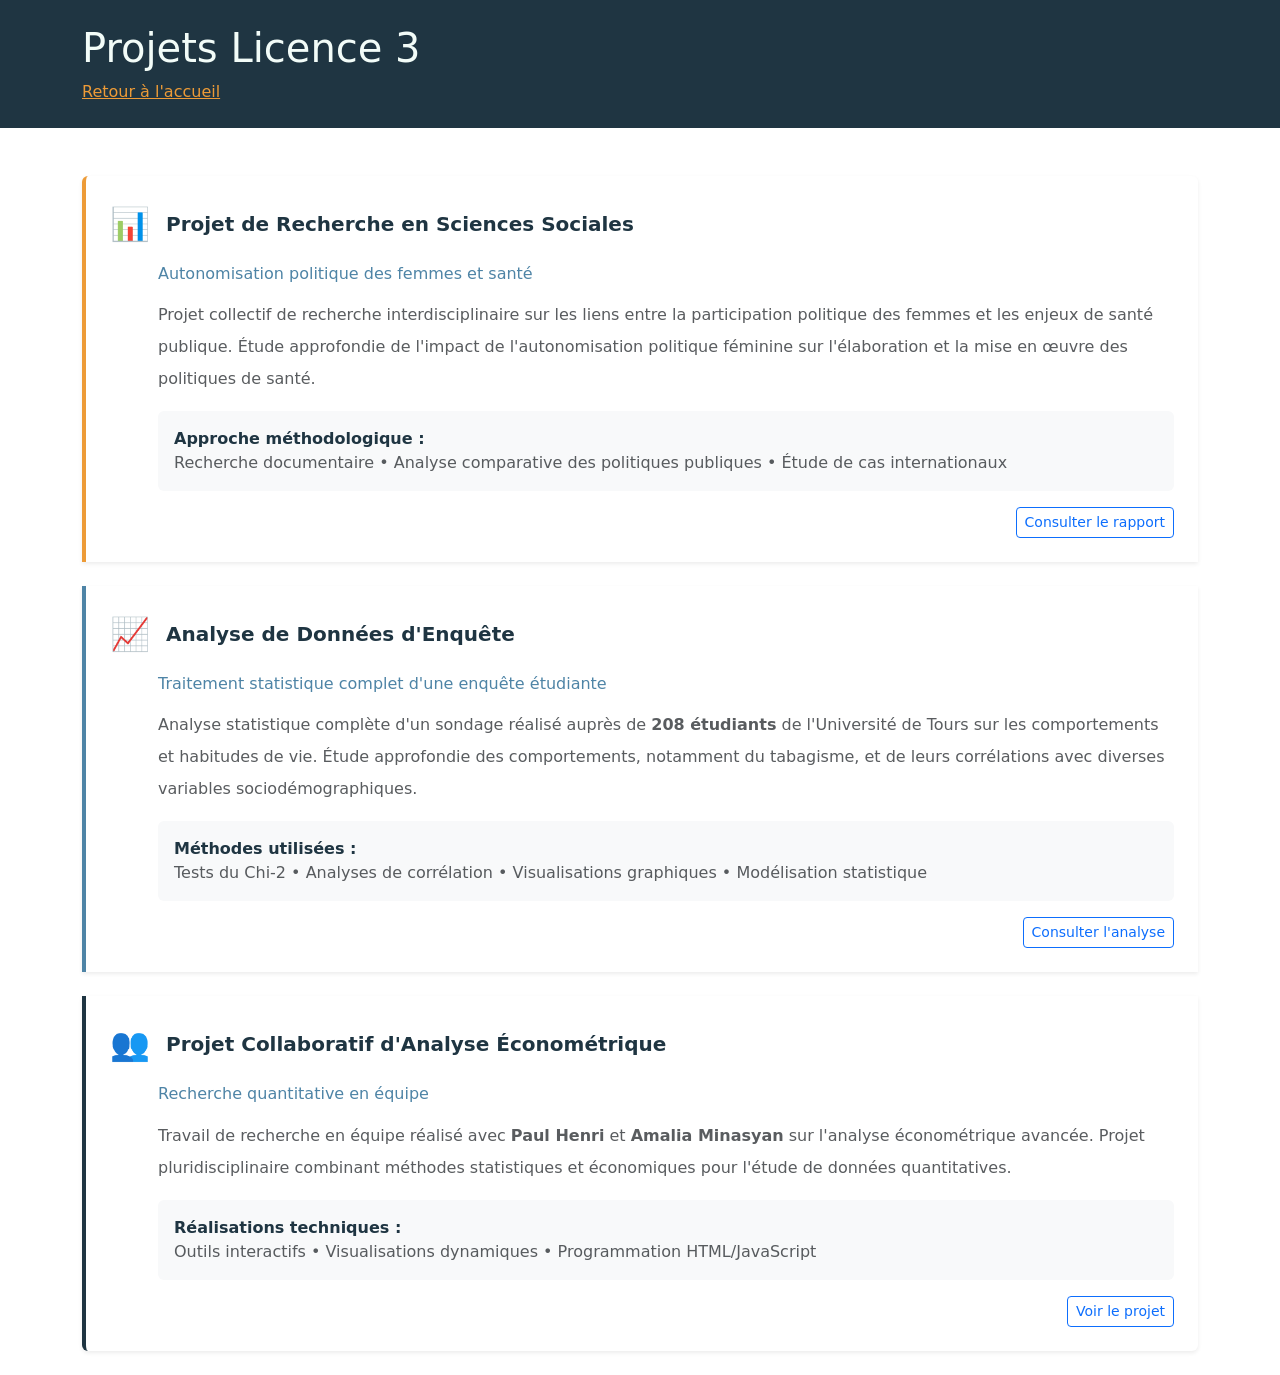
==== L3.html @ c7560c04 "Mise à jour de la présentation des projets et ajout du rapport de stage" ====
<!DOCTYPE html>
<html lang="fr">
<head>
  <meta charset="UTF-8" />
  <meta name="viewport" content="width=device-width, initial-scale=1">
  <title>Projets L3</title>
  <link rel="stylesheet" href="https://stackpath.bootstrapcdn.com/bootstrap/5.0.0-alpha1/css/bootstrap.min.css">
</head>
<body>
  <header class="custom-header py-4" style="background-color:#1f3542; color:#f2fcf8;">
    <div class="container">
      <h1>Projets Licence 3</h1>
      <a href="index.html" style="color:#ed9b37;">Retour à l'accueil</a>
    </div>
  </header>
  <main class="container mt-5">
    <div class="row">
      <div class="col-12">
        <div class="list-group">
          <div class="list-group-item border-0 mb-4 p-4 shadow-sm" style="border-left: 4px solid #ed9b37 !important;">
            <div class="d-flex align-items-center mb-3">
              <div class="me-3" style="font-size: 2rem; color: #4e84a6;">
                📊
              </div>
              <h5 class="mb-0">
                <span class="text-decoration-none fw-bold" style="color: #1f3542;">
                  Projet de Recherche en Sciences Sociales
                </span>
              </h5>
            </div>
            
            <div class="ms-5">
              <h6 class="text-primary mb-3" style="color: #4e84a6 !important;">
                Autonomisation politique des femmes et santé
              </h6>
              
              <p class="text-muted mb-3 lh-lg">
                Projet collectif de recherche interdisciplinaire sur les liens entre la participation politique des femmes 
                et les enjeux de santé publique. Étude approfondie de l'impact de l'autonomisation politique féminine 
                sur l'élaboration et la mise en œuvre des politiques de santé.
              </p>
              
              <div class="bg-light p-3 rounded mb-3">
                <strong style="color: #1f3542;">Approche méthodologique :</strong><br>
                <span class="text-muted">Recherche documentaire • Analyse comparative des politiques publiques • Étude de cas internationaux</span>
              </div>
              
              <div class="text-end">
                <a href="Fichier/Autonomisation politique des femmes et santé - projet collectif L3.pdf" class="btn btn-outline-primary btn-sm">
                  Consulter le rapport
                </a>
              </div>
            </div>
          </div>
          
          <div class="list-group-item border-0 mb-4 p-4 shadow-sm" style="border-left: 4px solid #4e84a6 !important;">
            <div class="d-flex align-items-center mb-3">
              <div class="me-3" style="font-size: 2rem; color: #ed9b37;">
                📈
              </div>
              <h5 class="mb-0">
                <span class="text-decoration-none fw-bold" style="color: #1f3542;">
                  Analyse de Données d'Enquête
                </span>
              </h5>
            </div>
            
            <div class="ms-5">
              <h6 class="text-primary mb-3" style="color: #4e84a6 !important;">
                Traitement statistique complet d'une enquête étudiante
              </h6>
              
              <p class="text-muted mb-3 lh-lg">
                Analyse statistique complète d'un sondage réalisé auprès de <strong>208 étudiants</strong> de l'Université de Tours 
                sur les comportements et habitudes de vie. Étude approfondie des comportements, notamment du tabagisme, 
                et de leurs corrélations avec diverses variables sociodémographiques.
              </p>
              
              <div class="bg-light p-3 rounded mb-3">
                <strong style="color: #1f3542;">Méthodes utilisées :</strong><br>
                <span class="text-muted">Tests du Chi-2 • Analyses de corrélation • Visualisations graphiques • Modélisation statistique</span>
              </div>
              
              <div class="text-end">
                <a href="Fichier/Projet-R.html" class="btn btn-outline-primary btn-sm">
                  Consulter l'analyse
                </a>
              </div>
            </div>
          </div>

          <div class="list-group-item border-0 mb-4 p-4 shadow-sm" style="border-left: 4px solid #1f3542 !important;">
            <div class="d-flex align-items-center mb-3">
              <div class="me-3" style="font-size: 2rem; color: #ed9b37;">
                👥
              </div>
              <h5 class="mb-0">
                <span class="text-decoration-none fw-bold" style="color: #1f3542;">
                  Projet Collaboratif d'Analyse Économétrique
                </span>
              </h5>
            </div>
            
            <div class="ms-5">
              <h6 class="text-primary mb-3" style="color: #4e84a6 !important;">
                Recherche quantitative en équipe
              </h6>
              
              <p class="text-muted mb-3 lh-lg">
                Travail de recherche en équipe réalisé avec <strong>Paul Henri</strong> et <strong>Amalia Minasyan</strong> sur l'analyse économétrique avancée. 
                Projet pluridisciplinaire combinant méthodes statistiques et économiques pour l'étude de données quantitatives.
              </p>
              
              <div class="bg-light p-3 rounded mb-3">
                <strong style="color: #1f3542;">Réalisations techniques :</strong><br>
                <span class="text-muted">Outils interactifs • Visualisations dynamiques • Programmation HTML/JavaScript</span>
              </div>
              
              <div class="text-end">
                <a href="Fichier/DumontRoty_Henri_Mynasian.html" class="btn btn-outline-primary btn-sm">
                  Voir le projet
                </a>
              </div>
            </div>
          </div>
        </div>
      </div>
    </div>
  </main>
</body>
</html>
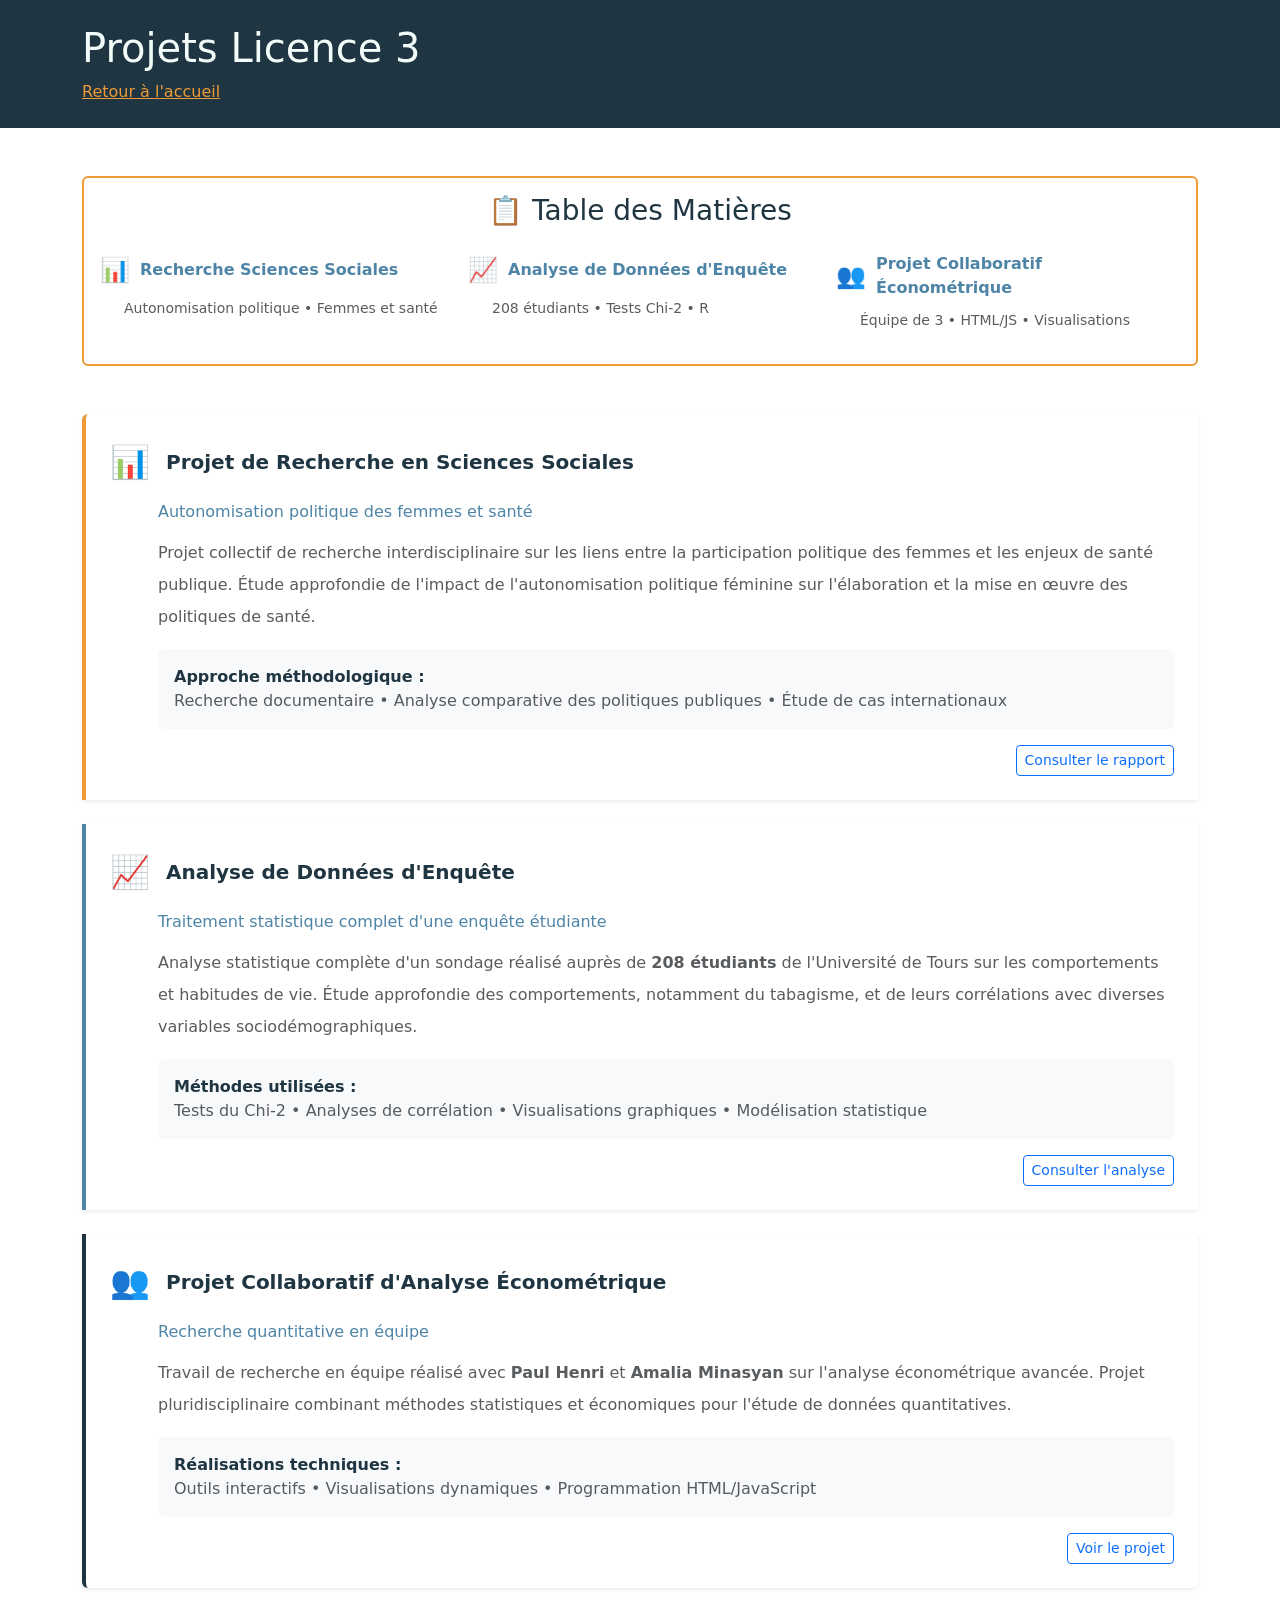
==== commit 0d9f7266: "Mise en page du nouveau CV + projet happiness pour partage" ====
--- a/L3.html
+++ b/L3.html
@@ -14,10 +14,52 @@
     </div>
   </header>
   <main class="container mt-5">
+    <!-- Table des matières -->
+    <div class="row mb-5">
+      <div class="col-12">
+        <div class="card" style="border: 2px solid #ed9b37;">
+          <div class="card-body">
+            <h3 class="text-center mb-4" style="color: #1f3542;">📋 Table des Matières</h3>
+            <div class="row">
+              <div class="col-md-4 mb-3">
+                <div class="d-flex align-items-center mb-2">
+                  <span style="font-size: 1.5rem; margin-right: 10px;">📊</span>
+                  <a href="#recherche-sciences-sociales" class="text-decoration-none" style="color: #4e84a6;">
+                    <strong>Recherche Sciences Sociales</strong>
+                  </a>
+                </div>
+                <small class="text-muted ms-4">Autonomisation politique • Femmes et santé</small>
+              </div>
+              
+              <div class="col-md-4 mb-3">
+                <div class="d-flex align-items-center mb-2">
+                  <span style="font-size: 1.5rem; margin-right: 10px;">📈</span>
+                  <a href="#analyse-donnees-enquete" class="text-decoration-none" style="color: #4e84a6;">
+                    <strong>Analyse de Données d'Enquête</strong>
+                  </a>
+                </div>
+                <small class="text-muted ms-4">208 étudiants • Tests Chi-2 • R</small>
+              </div>
+              
+              <div class="col-md-4 mb-3">
+                <div class="d-flex align-items-center mb-2">
+                  <span style="font-size: 1.5rem; margin-right: 10px;">👥</span>
+                  <a href="#projet-collaboratif" class="text-decoration-none" style="color: #4e84a6;">
+                    <strong>Projet Collaboratif Économétrique</strong>
+                  </a>
+                </div>
+                <small class="text-muted ms-4">Équipe de 3 • HTML/JS • Visualisations</small>
+              </div>
+            </div>
+          </div>
+        </div>
+      </div>
+    </div>
+
     <div class="row">
       <div class="col-12">
         <div class="list-group">
-          <div class="list-group-item border-0 mb-4 p-4 shadow-sm" style="border-left: 4px solid #ed9b37 !important;">
+          <div id="recherche-sciences-sociales" class="list-group-item border-0 mb-4 p-4 shadow-sm" style="border-left: 4px solid #ed9b37 !important;">
             <div class="d-flex align-items-center mb-3">
               <div class="me-3" style="font-size: 2rem; color: #4e84a6;">
                 📊
@@ -53,7 +95,7 @@
             </div>
           </div>
           
-          <div class="list-group-item border-0 mb-4 p-4 shadow-sm" style="border-left: 4px solid #4e84a6 !important;">
+          <div id="analyse-donnees-enquete" class="list-group-item border-0 mb-4 p-4 shadow-sm" style="border-left: 4px solid #4e84a6 !important;">
             <div class="d-flex align-items-center mb-3">
               <div class="me-3" style="font-size: 2rem; color: #ed9b37;">
                 📈
@@ -89,7 +131,7 @@
             </div>
           </div>
 
-          <div class="list-group-item border-0 mb-4 p-4 shadow-sm" style="border-left: 4px solid #1f3542 !important;">
+          <div id="projet-collaboratif" class="list-group-item border-0 mb-4 p-4 shadow-sm" style="border-left: 4px solid #1f3542 !important;">
             <div class="d-flex align-items-center mb-3">
               <div class="me-3" style="font-size: 2rem; color: #ed9b37;">
                 👥
@@ -127,5 +169,64 @@
       </div>
     </div>
   </main>
+
+  <!-- JavaScript pour le défilement fluide -->
+  <script>
+    // Défilement fluide vers les ancres
+    document.querySelectorAll('a[href^="#"]').forEach(anchor => {
+      anchor.addEventListener('click', function (e) {
+        e.preventDefault();
+        const target = document.querySelector(this.getAttribute('href'));
+        if (target) {
+          target.scrollIntoView({
+            behavior: 'smooth',
+            block: 'start'
+          });
+        }
+      });
+    });
+    
+    // Ajout d'un petit effet hover sur les liens de la table des matières
+    document.querySelectorAll('.card a').forEach(link => {
+      link.addEventListener('mouseenter', function() {
+        this.style.transform = 'translateX(5px)';
+        this.style.transition = 'transform 0.2s ease';
+      });
+      
+      link.addEventListener('mouseleave', function() {
+        this.style.transform = 'translateX(0)';
+      });
+    });
+  </script>
+
+  <style>
+    /* Ajustement du scroll pour compenser la hauteur du header */
+    html {
+      scroll-behavior: smooth;
+    }
+    
+    [id] {
+      scroll-margin-top: 20px;
+    }
+    
+    /* Effet hover sur les cartes de projets */
+    .list-group-item {
+      transition: transform 0.2s ease, box-shadow 0.2s ease;
+    }
+    
+    .list-group-item:hover {
+      transform: translateY(-5px);
+      box-shadow: 0 8px 25px rgba(0,0,0,0.15) !important;
+    }
+    
+    /* Effet sur la table des matières */
+    .card {
+      transition: box-shadow 0.3s ease;
+    }
+    
+    .card:hover {
+      box-shadow: 0 6px 20px rgba(237, 155, 55, 0.2);
+    }
+  </style>
 </body>
 </html>
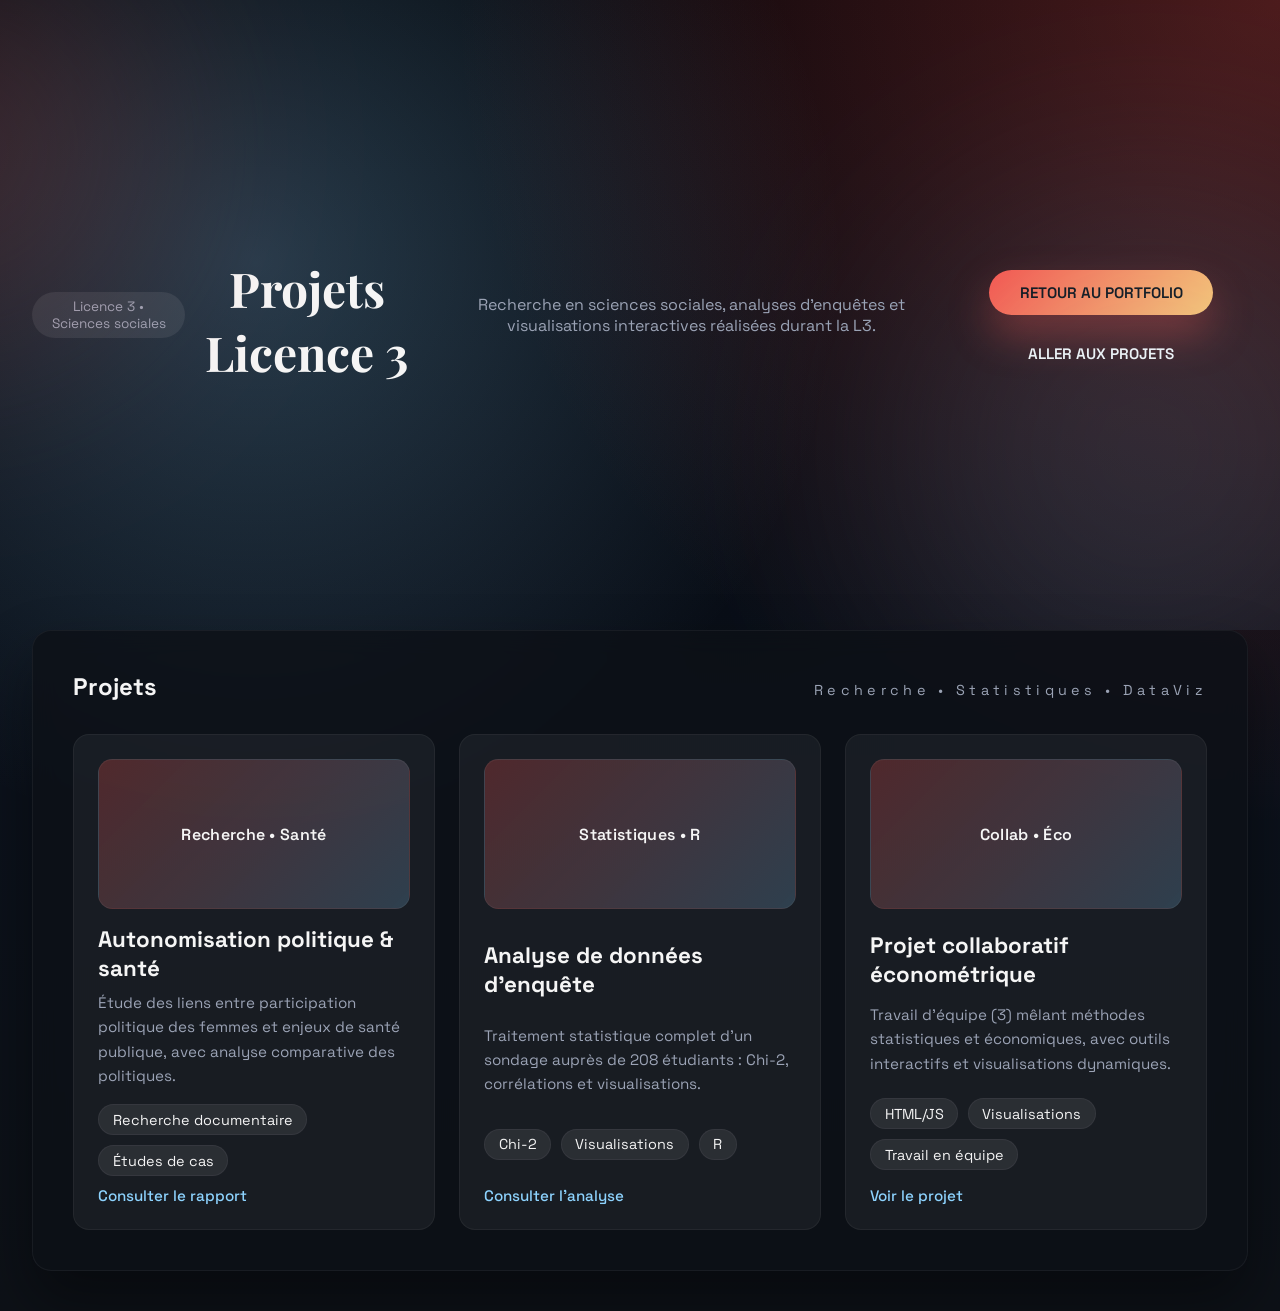
==== commit e0f2aa0d: "Changement des visuels" ====
--- a/L3.html
+++ b/L3.html
@@ -2,231 +2,84 @@
 <html lang="fr">
 <head>
   <meta charset="UTF-8" />
-  <meta name="viewport" content="width=device-width, initial-scale=1">
-  <title>Projets L3</title>
-  <link rel="stylesheet" href="https://stackpath.bootstrapcdn.com/bootstrap/5.0.0-alpha1/css/bootstrap.min.css">
+  <meta name="viewport" content="width=device-width, initial-scale=1" />
+  <title>Projets Licence 3 — Pierre Dumont Roty</title>
+  <link rel="preconnect" href="https://fonts.googleapis.com" />
+  <link rel="preconnect" href="https://fonts.gstatic.com" crossorigin />
+  <link
+    href="https://fonts.googleapis.com/css2?family=Space+Grotesk:wght@400;500;600;700&family=Playfair+Display:wght@600&display=swap"
+    rel="stylesheet"
+  />
+  <link rel="stylesheet" href="styles.css" />
 </head>
 <body>
-  <header class="custom-header py-4" style="background-color:#1f3542; color:#f2fcf8;">
-    <div class="container">
-      <h1>Projets Licence 3</h1>
-      <a href="index.html" style="color:#ed9b37;">Retour à l'accueil</a>
+  <header class="page-hero">
+    <p class="badge-pill">Licence 3 • Sciences sociales</p>
+    <h1>Projets Licence 3</h1>
+    <p>Recherche en sciences sociales, analyses d'enquêtes et visualisations interactives réalisées durant la L3.</p>
+    <div class="hero-cta">
+      <a class="btn-primary" href="index.html">Retour au portfolio</a>
+      <a class="btn-ghost" href="#projets">Aller aux projets</a>
     </div>
   </header>
-  <main class="container mt-5">
-    <!-- Table des matières -->
-    <div class="row mb-5">
-      <div class="col-12">
-        <div class="card" style="border: 2px solid #ed9b37;">
-          <div class="card-body">
-            <h3 class="text-center mb-4" style="color: #1f3542;">📋 Table des Matières</h3>
-            <div class="row">
-              <div class="col-md-4 mb-3">
-                <div class="d-flex align-items-center mb-2">
-                  <span style="font-size: 1.5rem; margin-right: 10px;">📊</span>
-                  <a href="#recherche-sciences-sociales" class="text-decoration-none" style="color: #4e84a6;">
-                    <strong>Recherche Sciences Sociales</strong>
-                  </a>
-                </div>
-                <small class="text-muted ms-4">Autonomisation politique • Femmes et santé</small>
-              </div>
-              
-              <div class="col-md-4 mb-3">
-                <div class="d-flex align-items-center mb-2">
-                  <span style="font-size: 1.5rem; margin-right: 10px;">📈</span>
-                  <a href="#analyse-donnees-enquete" class="text-decoration-none" style="color: #4e84a6;">
-                    <strong>Analyse de Données d'Enquête</strong>
-                  </a>
-                </div>
-                <small class="text-muted ms-4">208 étudiants • Tests Chi-2 • R</small>
-              </div>
-              
-              <div class="col-md-4 mb-3">
-                <div class="d-flex align-items-center mb-2">
-                  <span style="font-size: 1.5rem; margin-right: 10px;">👥</span>
-                  <a href="#projet-collaboratif" class="text-decoration-none" style="color: #4e84a6;">
-                    <strong>Projet Collaboratif Économétrique</strong>
-                  </a>
-                </div>
-                <small class="text-muted ms-4">Équipe de 3 • HTML/JS • Visualisations</small>
-              </div>
-            </div>
+
+  <main class="page-wrapper">
+    <section id="projets">
+      <div class="section-heading">
+        <h2>Projets</h2>
+        <span>Recherche • Statistiques • DataViz</span>
+      </div>
+
+      <div class="project-grid">
+        <article class="project-card">
+          <div class="project-thumb">
+            <div class="thumb-fallback">Recherche • Santé</div>
           </div>
-        </div>
+          <h3>Autonomisation politique & santé</h3>
+          <p>
+            Étude des liens entre participation politique des femmes et enjeux de santé publique, avec analyse comparative des politiques.
+          </p>
+          <div class="project-meta">
+            <span class="pill">Recherche documentaire</span>
+            <span class="pill">Études de cas</span>
+          </div>
+          <a href="Fichier/Autonomisation politique des femmes et santé - projet collectif L3.pdf" target="_blank">Consulter le rapport</a>
+        </article>
+
+        <article class="project-card">
+          <div class="project-thumb">
+            <div class="thumb-fallback">Statistiques • R</div>
+          </div>
+          <h3>Analyse de données d'enquête</h3>
+          <p>
+            Traitement statistique complet d'un sondage auprès de 208 étudiants : Chi-2, corrélations et visualisations.
+          </p>
+          <div class="project-meta">
+            <span class="pill">Chi-2</span>
+            <span class="pill">Visualisations</span>
+            <span class="pill">R</span>
+          </div>
+          <a href="Fichier/Projet-R.html" target="_blank">Consulter l'analyse</a>
+        </article>
+
+        <article class="project-card">
+          <div class="project-thumb">
+            <div class="thumb-fallback">Collab • Éco</div>
+          </div>
+          <h3>Projet collaboratif économétrique</h3>
+          <p>
+            Travail d'équipe (3) mêlant méthodes statistiques et économiques, avec outils interactifs et visualisations dynamiques.
+          </p>
+          <div class="project-meta">
+            <span class="pill">HTML/JS</span>
+            <span class="pill">Visualisations</span>
+            <span class="pill">Travail en équipe</span>
+          </div>
+          <a href="Fichier/DumontRoty_Henri_Mynasian.html" target="_blank">Voir le projet</a>
+        </article>
       </div>
-    </div>
-
-    <div class="row">
-      <div class="col-12">
-        <div class="list-group">
-          <div id="recherche-sciences-sociales" class="list-group-item border-0 mb-4 p-4 shadow-sm" style="border-left: 4px solid #ed9b37 !important;">
-            <div class="d-flex align-items-center mb-3">
-              <div class="me-3" style="font-size: 2rem; color: #4e84a6;">
-                📊
-              </div>
-              <h5 class="mb-0">
-                <span class="text-decoration-none fw-bold" style="color: #1f3542;">
-                  Projet de Recherche en Sciences Sociales
-                </span>
-              </h5>
-            </div>
-            
-            <div class="ms-5">
-              <h6 class="text-primary mb-3" style="color: #4e84a6 !important;">
-                Autonomisation politique des femmes et santé
-              </h6>
-              
-              <p class="text-muted mb-3 lh-lg">
-                Projet collectif de recherche interdisciplinaire sur les liens entre la participation politique des femmes 
-                et les enjeux de santé publique. Étude approfondie de l'impact de l'autonomisation politique féminine 
-                sur l'élaboration et la mise en œuvre des politiques de santé.
-              </p>
-              
-              <div class="bg-light p-3 rounded mb-3">
-                <strong style="color: #1f3542;">Approche méthodologique :</strong><br>
-                <span class="text-muted">Recherche documentaire • Analyse comparative des politiques publiques • Étude de cas internationaux</span>
-              </div>
-              
-              <div class="text-end">
-                <a href="Fichier/Autonomisation politique des femmes et santé - projet collectif L3.pdf" class="btn btn-outline-primary btn-sm">
-                  Consulter le rapport
-                </a>
-              </div>
-            </div>
-          </div>
-          
-          <div id="analyse-donnees-enquete" class="list-group-item border-0 mb-4 p-4 shadow-sm" style="border-left: 4px solid #4e84a6 !important;">
-            <div class="d-flex align-items-center mb-3">
-              <div class="me-3" style="font-size: 2rem; color: #ed9b37;">
-                📈
-              </div>
-              <h5 class="mb-0">
-                <span class="text-decoration-none fw-bold" style="color: #1f3542;">
-                  Analyse de Données d'Enquête
-                </span>
-              </h5>
-            </div>
-            
-            <div class="ms-5">
-              <h6 class="text-primary mb-3" style="color: #4e84a6 !important;">
-                Traitement statistique complet d'une enquête étudiante
-              </h6>
-              
-              <p class="text-muted mb-3 lh-lg">
-                Analyse statistique complète d'un sondage réalisé auprès de <strong>208 étudiants</strong> de l'Université de Tours 
-                sur les comportements et habitudes de vie. Étude approfondie des comportements, notamment du tabagisme, 
-                et de leurs corrélations avec diverses variables sociodémographiques.
-              </p>
-              
-              <div class="bg-light p-3 rounded mb-3">
-                <strong style="color: #1f3542;">Méthodes utilisées :</strong><br>
-                <span class="text-muted">Tests du Chi-2 • Analyses de corrélation • Visualisations graphiques • Modélisation statistique</span>
-              </div>
-              
-              <div class="text-end">
-                <a href="Fichier/Projet-R.html" class="btn btn-outline-primary btn-sm">
-                  Consulter l'analyse
-                </a>
-              </div>
-            </div>
-          </div>
-
-          <div id="projet-collaboratif" class="list-group-item border-0 mb-4 p-4 shadow-sm" style="border-left: 4px solid #1f3542 !important;">
-            <div class="d-flex align-items-center mb-3">
-              <div class="me-3" style="font-size: 2rem; color: #ed9b37;">
-                👥
-              </div>
-              <h5 class="mb-0">
-                <span class="text-decoration-none fw-bold" style="color: #1f3542;">
-                  Projet Collaboratif d'Analyse Économétrique
-                </span>
-              </h5>
-            </div>
-            
-            <div class="ms-5">
-              <h6 class="text-primary mb-3" style="color: #4e84a6 !important;">
-                Recherche quantitative en équipe
-              </h6>
-              
-              <p class="text-muted mb-3 lh-lg">
-                Travail de recherche en équipe réalisé avec <strong>Paul Henri</strong> et <strong>Amalia Minasyan</strong> sur l'analyse économétrique avancée. 
-                Projet pluridisciplinaire combinant méthodes statistiques et économiques pour l'étude de données quantitatives.
-              </p>
-              
-              <div class="bg-light p-3 rounded mb-3">
-                <strong style="color: #1f3542;">Réalisations techniques :</strong><br>
-                <span class="text-muted">Outils interactifs • Visualisations dynamiques • Programmation HTML/JavaScript</span>
-              </div>
-              
-              <div class="text-end">
-                <a href="Fichier/DumontRoty_Henri_Mynasian.html" class="btn btn-outline-primary btn-sm">
-                  Voir le projet
-                </a>
-              </div>
-            </div>
-          </div>
-        </div>
-      </div>
-    </div>
+    </section>
   </main>
-
-  <!-- JavaScript pour le défilement fluide -->
-  <script>
-    // Défilement fluide vers les ancres
-    document.querySelectorAll('a[href^="#"]').forEach(anchor => {
-      anchor.addEventListener('click', function (e) {
-        e.preventDefault();
-        const target = document.querySelector(this.getAttribute('href'));
-        if (target) {
-          target.scrollIntoView({
-            behavior: 'smooth',
-            block: 'start'
-          });
-        }
-      });
-    });
-    
-    // Ajout d'un petit effet hover sur les liens de la table des matières
-    document.querySelectorAll('.card a').forEach(link => {
-      link.addEventListener('mouseenter', function() {
-        this.style.transform = 'translateX(5px)';
-        this.style.transition = 'transform 0.2s ease';
-      });
-      
-      link.addEventListener('mouseleave', function() {
-        this.style.transform = 'translateX(0)';
-      });
-    });
-  </script>
-
-  <style>
-    /* Ajustement du scroll pour compenser la hauteur du header */
-    html {
-      scroll-behavior: smooth;
-    }
-    
-    [id] {
-      scroll-margin-top: 20px;
-    }
-    
-    /* Effet hover sur les cartes de projets */
-    .list-group-item {
-      transition: transform 0.2s ease, box-shadow 0.2s ease;
-    }
-    
-    .list-group-item:hover {
-      transform: translateY(-5px);
-      box-shadow: 0 8px 25px rgba(0,0,0,0.15) !important;
-    }
-    
-    /* Effet sur la table des matières */
-    .card {
-      transition: box-shadow 0.3s ease;
-    }
-    
-    .card:hover {
-      box-shadow: 0 6px 20px rgba(237, 155, 55, 0.2);
-    }
-  </style>
+  <script src="main.js"></script>
 </body>
 </html>
--- a/styles.css
+++ b/styles.css
@@ -0,0 +1,504 @@
+:root {
+  --deep: #0d1117;
+  --indo: #101828;
+  --highlight: #f85149;
+  --accent: #8dd3fe;
+  --text: #f5f5f5;
+  --muted: #9ba3b5;
+  --card: rgba(255, 255, 255, 0.05);
+  font-family: 'Space Grotesk', sans-serif;
+}
+
+* {
+  box-sizing: border-box;
+  margin: 0;
+  padding: 0;
+}
+
+body {
+  background: radial-gradient(circle at top right, rgba(248, 81, 73, 0.3), transparent 45%),
+    radial-gradient(circle at 20% 20%, rgba(141, 211, 254, 0.25), transparent 40%),
+    linear-gradient(180deg, #020409 0%, #0b111b 60%, #0d1117 100%);
+  min-height: 100vh;
+  color: var(--text);
+}
+
+header {
+  position: relative;
+  padding: 4rem 2rem 3rem;
+  min-height: 70vh;
+  display: flex;
+  align-items: center;
+  justify-content: center;
+  text-align: center;
+  overflow: hidden;
+}
+
+header::before,
+header::after {
+  content: '';
+  position: absolute;
+  border-radius: 50%;
+  filter: blur(120px);
+  opacity: 0.3;
+  pointer-events: none; /* keep decorative glows from blocking clicks */
+}
+
+header::before {
+  width: 420px;
+  height: 420px;
+  background: rgba(248, 81, 73, 0.6);
+  top: -60px;
+  left: -20%;
+}
+
+header::after {
+  width: 520px;
+  height: 520px;
+  background: rgba(141, 211, 254, 0.4);
+  bottom: -80px;
+  right: -10%;
+}
+
+.page-hero {
+  padding: 3rem 2rem 2rem;
+  text-align: center;
+  position: relative;
+  overflow: hidden;
+}
+
+.page-hero h1 {
+  font-family: 'Playfair Display', serif;
+  font-size: clamp(2.2rem, 4vw, 3rem);
+  margin-bottom: 0.4rem;
+}
+
+.page-hero p {
+  color: var(--muted);
+  max-width: 820px;
+  margin: 0.2rem auto 1.2rem;
+}
+
+.page-hero .hero-cta {
+  justify-content: center;
+}
+
+.page-meta {
+  display: inline-flex;
+  align-items: center;
+  gap: 0.6rem;
+  color: var(--muted);
+  font-size: 0.95rem;
+  margin-bottom: 0.6rem;
+}
+
+.page-meta svg {
+  opacity: 0.8;
+}
+
+.page-wrapper {
+  padding: 0 2rem 2.5rem;
+  display: flex;
+  flex-direction: column;
+  gap: 2rem;
+}
+
+.project-meta {
+  display: flex;
+  gap: 0.6rem;
+  flex-wrap: wrap;
+  margin-bottom: 0.6rem;
+  color: var(--muted);
+  font-size: 0.95rem;
+}
+
+.pill {
+  display: inline-flex;
+  align-items: center;
+  gap: 0.4rem;
+  padding: 0.35rem 0.85rem;
+  border-radius: 999px;
+  background: rgba(255, 255, 255, 0.08);
+  border: 1px solid rgba(255, 255, 255, 0.05);
+  color: var(--text);
+  font-size: 0.9rem;
+}
+
+.hero-content {
+  position: relative;
+  max-width: 900px;
+  z-index: 1;
+}
+
+.hero-title {
+  font-family: 'Playfair Display', serif;
+  font-size: clamp(2.8rem, 6vw, 4rem);
+  letter-spacing: 0.02em;
+  margin-bottom: 1rem;
+}
+
+.hero-subtitle {
+  color: var(--muted);
+  font-size: 1.1rem;
+  margin-bottom: 2rem;
+}
+
+.hero-cta {
+  display: inline-flex;
+  gap: 1rem;
+  flex-wrap: wrap;
+  justify-content: center;
+}
+
+.scroll-cue {
+  margin-top: 2.4rem;
+  display: inline-flex;
+  flex-direction: column;
+  align-items: center;
+  gap: 0.4rem;
+  color: var(--muted);
+  font-size: 0.9rem;
+  text-decoration: none;
+  transition: transform 0.3s ease, color 0.3s ease;
+}
+
+.scroll-cue svg {
+  animation: bounce 1.6s infinite;
+}
+
+.scroll-cue:hover {
+  transform: translateY(2px);
+  color: var(--accent);
+}
+
+@keyframes bounce {
+  0%, 100% { transform: translateY(0); }
+  50% { transform: translateY(6px); }
+}
+
+.hero-cta button,
+.hero-cta a {
+  border: none;
+  border-radius: 999px;
+  padding: 0.8rem 1.9rem;
+  font-size: 0.95rem;
+  font-weight: 600;
+  text-transform: uppercase;
+  cursor: pointer;
+  transition: transform 0.3s ease, box-shadow 0.3s ease;
+  text-decoration: none;
+}
+
+.btn-primary {
+  background: linear-gradient(130deg, var(--highlight), #fbc36f);
+  color: #0b0f15;
+  box-shadow: 0 20px 40px rgba(248, 81, 73, 0.35);
+}
+
+.btn-ghost {
+  background: transparent;
+  border: 1px solid rgba(255, 255, 255, 0.35);
+  color: var(--text);
+}
+
+.hero-cta button:hover,
+.hero-cta a:hover,
+.hero-cta button:focus,
+.hero-cta a:focus {
+  transform: translateY(-3px) scale(1.01);
+  box-shadow: 0 25px 35px rgba(248, 81, 73, 0.4);
+}
+
+main {
+  padding: 2rem;
+  display: flex;
+  flex-direction: column;
+  gap: 3rem;
+}
+
+section {
+  background: rgba(13, 17, 23, 0.8);
+  border: 1px solid rgba(255, 255, 255, 0.05);
+  border-radius: 1.2rem;
+  padding: 2.5rem;
+  box-shadow: 0 30px 60px rgba(0, 0, 0, 0.4);
+  backdrop-filter: blur(12px);
+  opacity: 0;
+  transform: translateY(20px);
+  transition: opacity 0.7s ease, transform 0.7s ease;
+}
+
+section.visible {
+  opacity: 1;
+  transform: translateY(0);
+}
+
+.section-heading {
+  display: flex;
+  justify-content: space-between;
+  align-items: baseline;
+  margin-bottom: 2rem;
+  flex-wrap: wrap;
+  gap: 1rem;
+}
+
+.section-heading span {
+  color: var(--muted);
+  font-size: 0.9rem;
+  letter-spacing: 0.3em;
+}
+
+.project-grid {
+  display: grid;
+  grid-template-columns: repeat(auto-fit, minmax(240px, 1fr));
+  gap: 1.5rem;
+}
+
+.project-card {
+  position: relative;
+  overflow: hidden;
+  padding: 1.5rem;
+  border-radius: 1rem;
+  background: var(--card);
+  min-height: 220px;
+  display: flex;
+  flex-direction: column;
+  justify-content: space-between;
+  border: 1px solid rgba(255, 255, 255, 0.05);
+  transition: transform 0.4s ease, border-color 0.4s ease;
+}
+
+.project-card > * {
+  position: relative;
+  z-index: 1;
+}
+
+.project-thumb {
+  width: 100%;
+  height: 150px;
+  border-radius: 0.9rem;
+  overflow: hidden;
+  border: 1px solid rgba(255, 255, 255, 0.05);
+  background: linear-gradient(135deg, rgba(248, 81, 73, 0.25), rgba(141, 211, 254, 0.2));
+  display: flex;
+  align-items: center;
+  justify-content: center;
+  margin-bottom: 1rem;
+}
+
+.project-thumb object {
+  width: 100%;
+  height: 100%;
+  border: none;
+  background: #0b0f15;
+}
+
+.thumb-fallback {
+  display: grid;
+  place-items: center;
+  color: var(--text);
+  font-weight: 600;
+  letter-spacing: 0.02em;
+  text-align: center;
+  padding: 1rem;
+  width: 100%;
+  height: 100%;
+}
+
+.thumb-badges {
+  display: flex;
+  gap: 0.5rem;
+  flex-wrap: wrap;
+  justify-content: center;
+}
+
+.thumb-logos {
+  display: flex;
+  gap: 0.6rem;
+  align-items: center;
+  justify-content: center;
+}
+
+.thumb-img {
+  max-height: 110px;
+  max-width: 45%;
+  border-radius: 0.6rem;
+  background: rgba(255, 255, 255, 0.08);
+  padding: 0.5rem;
+  object-fit: contain;
+  box-shadow: 0 12px 30px rgba(0,0,0,0.25);
+}
+
+.logo-tag {
+  border-radius: 999px;
+  padding: 0.45rem 0.9rem;
+  font-weight: 700;
+  font-size: 0.9rem;
+  letter-spacing: 0.01em;
+  color: #0b0f15;
+  background: #f5f5f5;
+  box-shadow: 0 10px 25px rgba(0,0,0,0.25);
+}
+
+.logo-supergroup { background: linear-gradient(135deg, #ffe59a, #f8b500); }
+.logo-mecen { background: linear-gradient(135deg, #c9e8ff, #79b4ff); }
+.logo-rml { background: linear-gradient(135deg, #d0d9ff, #7ea0ff); }
+.logo-datagouv { background: linear-gradient(135deg, #c8f7ff, #7be3ff); }
+.logo-streamlit { background: linear-gradient(135deg, #ff6b6b, #ffa07a); }
+.logo-taxi { background: linear-gradient(135deg, #ffe066, #f7b733); }
+
+.project-card::after {
+  content: '';
+  position: absolute;
+  inset: 0;
+  background: linear-gradient(140deg, rgba(248, 81, 73, 0.15), rgba(141, 211, 254, 0.08));
+  opacity: 0;
+  transition: opacity 0.4s ease;
+  pointer-events: none;
+}
+
+.project-card:hover {
+  transform: translateY(-8px);
+  border-color: rgba(248, 81, 73, 0.6);
+}
+
+.project-card:hover::after {
+  opacity: 1;
+}
+
+.project-card h3 {
+  font-size: 1.4rem;
+  margin-bottom: 0.5rem;
+}
+
+.project-card p {
+  color: var(--muted);
+  font-size: 0.95rem;
+  line-height: 1.6;
+  margin-bottom: 1rem;
+}
+
+.project-card a {
+  color: var(--accent);
+  font-weight: 500;
+  text-decoration: none;
+  display: inline-flex;
+  align-items: center;
+  gap: 0.4rem;
+  font-size: 0.95rem;
+}
+
+.project-card a svg {
+  transition: transform 0.3s ease;
+}
+
+.project-card a:hover svg {
+  transform: translateX(4px);
+}
+
+.project-card.is-hidden {
+  display: none;
+}
+
+.filter-bar {
+  display: flex;
+  flex-wrap: wrap;
+  gap: 0.6rem;
+  margin-bottom: 1rem;
+}
+
+.filter-button {
+  border: 1px solid rgba(255, 255, 255, 0.2);
+  background: rgba(255, 255, 255, 0.04);
+  color: var(--text);
+  border-radius: 999px;
+  padding: 0.55rem 1.1rem;
+  font-size: 0.9rem;
+  cursor: pointer;
+  transition: background 0.3s ease, border-color 0.3s ease, color 0.3s ease;
+}
+
+.filter-button:hover,
+.filter-button:focus {
+  border-color: rgba(248, 81, 73, 0.6);
+  color: var(--accent);
+}
+
+.filter-button.is-active {
+  background: linear-gradient(130deg, rgba(248, 81, 73, 0.25), rgba(141, 211, 254, 0.2));
+  border-color: rgba(248, 81, 73, 0.6);
+}
+
+.timeline {
+  display: flex;
+  flex-direction: column;
+  gap: 1.5rem;
+}
+
+.timeline-item {
+  display: grid;
+  grid-template-columns: 120px minmax(0, 1fr);
+  gap: 1rem;
+  align-items: center;
+}
+
+.timeline-item div:first-child {
+  font-size: 0.85rem;
+  text-transform: uppercase;
+  letter-spacing: 0.2em;
+  color: var(--muted);
+}
+
+.timeline-item-content {
+  border-radius: 1rem;
+  padding: 1.2rem 1.5rem;
+  border: 1px solid rgba(255, 255, 255, 0.05);
+  background: rgba(255, 255, 255, 0.02);
+  position: relative;
+}
+
+.timeline-item-content::before {
+  content: '';
+  width: 8px;
+  height: 8px;
+  border-radius: 50%;
+  background: var(--highlight);
+  position: absolute;
+  left: -18px;
+  top: 1.3rem;
+}
+
+.contact-grid {
+  display: grid;
+  grid-template-columns: repeat(auto-fit, minmax(220px, 1fr));
+  gap: 1.2rem;
+}
+
+.badge-pill {
+  display: inline-flex;
+  align-items: center;
+  gap: 0.4rem;
+  border-radius: 999px;
+  padding: 0.4rem 0.9rem;
+  background: rgba(255, 255, 255, 0.08);
+  font-size: 0.85rem;
+  color: var(--muted);
+}
+
+footer {
+  padding: 2rem;
+  display: flex;
+  justify-content: center;
+  color: var(--muted);
+  font-size: 0.9rem;
+}
+
+@media (max-width: 600px) {
+  .timeline-item {
+    grid-template-columns: 1fr;
+  }
+
+  section {
+    padding: 1.8rem;
+  }
+}
